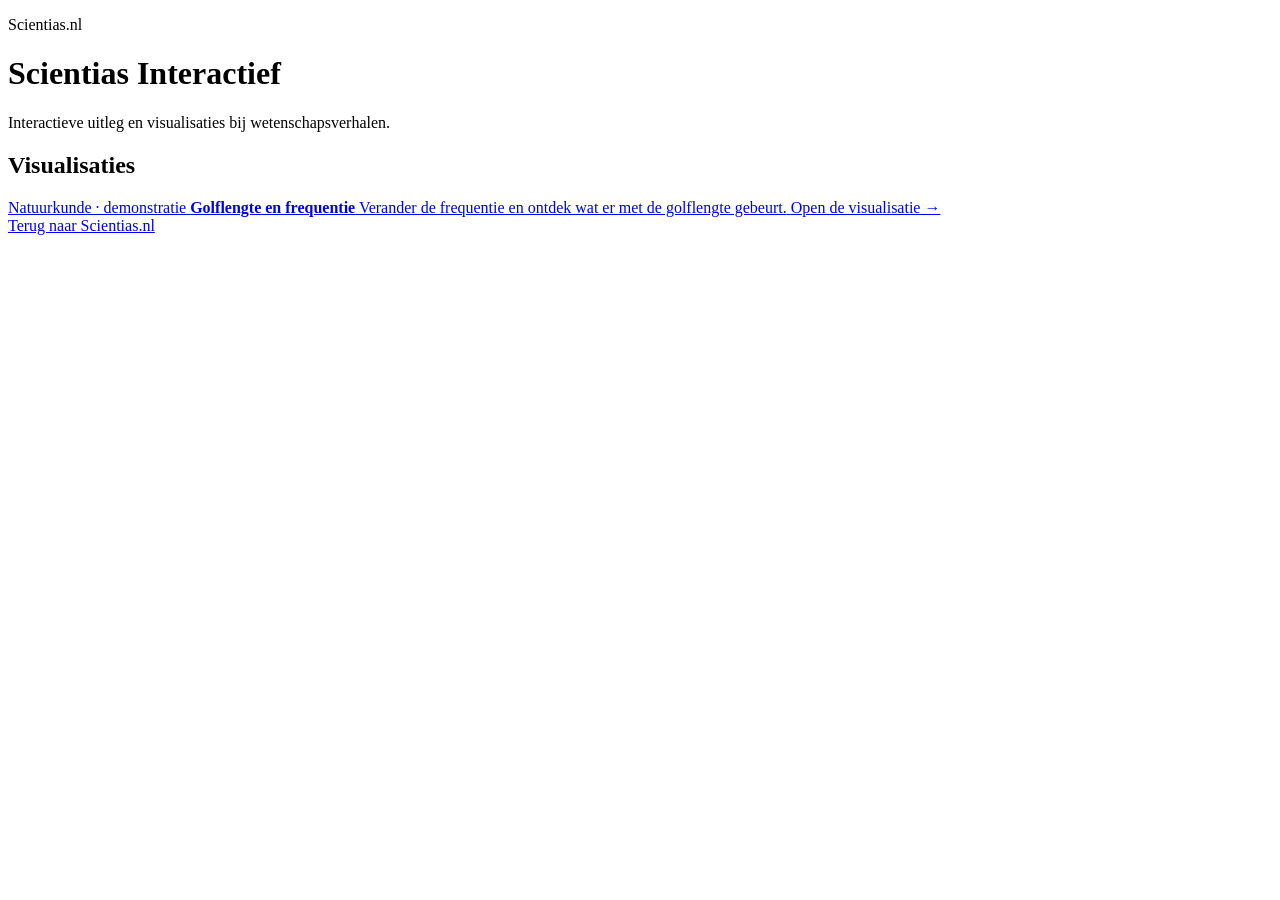
==== index.html @ 11145297 "Voeg basisbestand toe: index.html" ====
<!doctype html>
<html lang="nl">
<head>
  <meta charset="utf-8">
  <meta name="viewport" content="width=device-width, initial-scale=1">
  <meta name="description" content="Interactieve wetenschapsvisualisaties van Scientias.">
  <title>Scientias Interactief</title>
  <link rel="stylesheet" href="assets/style.css">
</head>
<body>
  <main class="container">
    <header class="site-header">
      <p class="eyebrow">Scientias.nl</p>
      <h1>Scientias Interactief</h1>
      <p>Interactieve uitleg en visualisaties bij wetenschapsverhalen.</p>
    </header>
    <section aria-labelledby="voorbeelden">
      <h2 id="voorbeelden">Visualisaties</h2>
      <div class="tiles">
        <a class="tile" href="voorbeelden/golflengte/">
          <span class="eyebrow">Natuurkunde · demonstratie</span>
          <strong>Golflengte en frequentie</strong>
          <span>Verander de frequentie en ontdek wat er met de golflengte gebeurt.</span>
          <span class="link-label">Open de visualisatie →</span>
        </a>
      </div>
    </section>
    <footer><a href="https://scientias.nl/">Terug naar Scientias.nl</a></footer>
  </main>
</body>
</html>
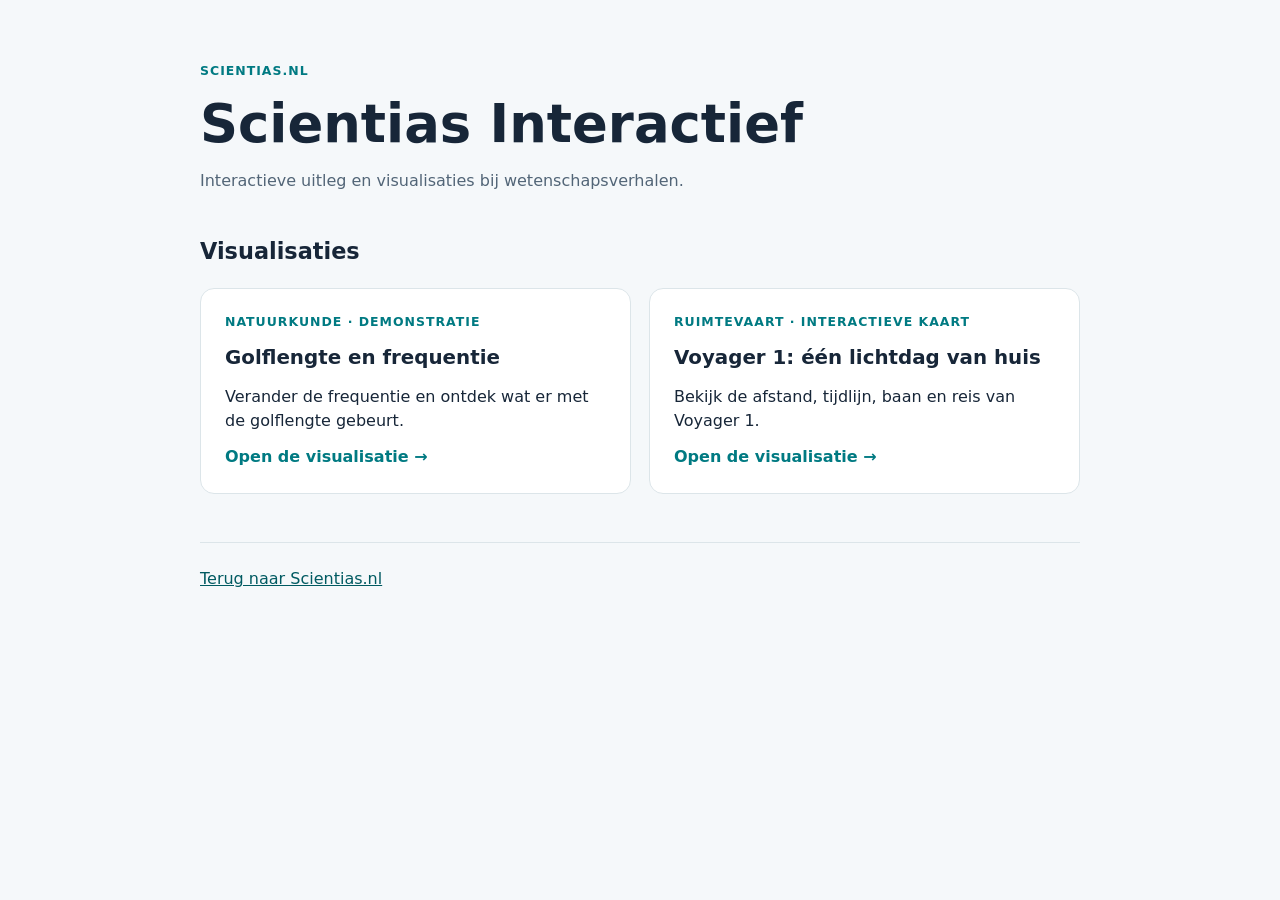
==== commit e812c6ef: "Voeg Voyager 1 toe aan overzicht interactieve elementen" ====
--- a/index.html
+++ b/index.html
@@ -23,6 +23,12 @@
           <span>Verander de frequentie en ontdek wat er met de golflengte gebeurt.</span>
           <span class="link-label">Open de visualisatie →</span>
         </a>
+        <a class="tile" href="interactief/voyager-1/">
+          <span class="eyebrow">Ruimtevaart · interactieve kaart</span>
+          <strong>Voyager 1: één lichtdag van huis</strong>
+          <span>Bekijk de afstand, tijdlijn, baan en reis van Voyager 1.</span>
+          <span class="link-label">Open de visualisatie →</span>
+        </a>
       </div>
     </section>
     <footer><a href="https://scientias.nl/">Terug naar Scientias.nl</a></footer>
--- a/assets/style.css
+++ b/assets/style.css
@@ -0,0 +1,27 @@
+:root{color-scheme:light;--ink:#172638;--muted:#526577;--accent:#007a82;--accent-dark:#005a61;--bg:#f5f8fa;--border:#dce5e9;--surface:#fff}
+*{box-sizing:border-box}
+html{font-family:system-ui,-apple-system,BlinkMacSystemFont,"Segoe UI",sans-serif;line-height:1.5}
+body{margin:0;color:var(--ink);background:var(--bg)}
+.container{max-width:980px;margin:auto;padding:clamp(20px,4vw,50px)}
+.site-header{margin-bottom:42px}
+h1{font-size:clamp(2rem,5vw,3.3rem);line-height:1.13;margin:0 0 14px}
+h2{font-size:1.4rem}
+p{color:var(--muted)}
+.eyebrow{text-transform:uppercase;letter-spacing:.08em;font-size:.78rem;font-weight:750;color:var(--accent)}
+.tiles{display:grid;grid-template-columns:repeat(auto-fit,minmax(min(100%,260px),1fr));gap:18px}
+.tile{display:flex;flex-direction:column;gap:12px;padding:24px;border:1px solid var(--border);border-radius:14px;background:var(--surface);text-decoration:none;color:inherit}
+.tile:hover,.tile:focus-visible{border-color:var(--accent);box-shadow:0 4px 20px #17263812}
+.tile strong{font-size:1.24rem}
+.link-label{font-weight:700;color:var(--accent)}
+footer{margin-top:48px;border-top:1px solid var(--border);padding-top:24px}
+a{color:var(--accent-dark)}
+a:focus-visible,input:focus-visible{outline:3px solid #f2ad30;outline-offset:4px}
+.embed-page{background:transparent}
+.embed{padding:clamp(14px,3vw,28px);max-width:760px;margin:auto;background:var(--surface);border:1px solid var(--border);border-radius:14px}
+.embed h1{font-size:clamp(1.4rem,3.5vw,2rem)}
+.embed label{display:block;font-weight:650;margin:18px 0 8px}
+.embed input[type=range]{width:100%;accent-color:var(--accent);min-height:35px;cursor:pointer}
+.output{font-size:clamp(1.45rem,4vw,2rem);font-weight:750;color:var(--accent-dark);font-variant-numeric:tabular-nums}
+.wave{display:block;width:100%;height:auto;margin:18px 0;background:#f2f8f9;border-radius:9px}
+.note{font-size:.86rem;color:var(--muted);margin-bottom:0}
+@media(prefers-reduced-motion:reduce){*,*::before,*::after{scroll-behavior:auto!important;transition:none!important}}
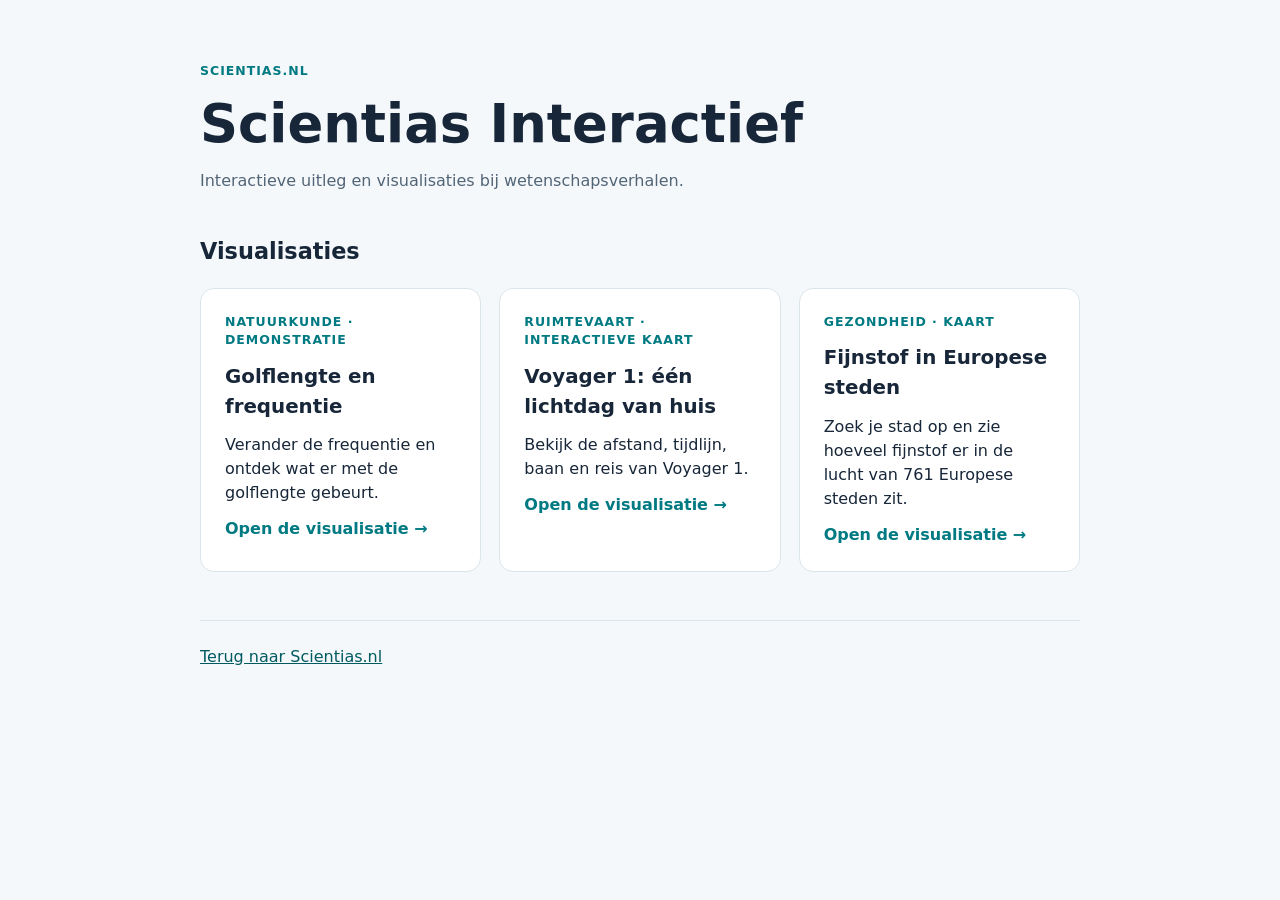
==== commit 8b0086b8: "Werk publieksindex bij met huidige interactieve elementen Vervang de link naar het verwijderde voyag" ====
--- a/index.html
+++ b/index.html
@@ -23,10 +23,16 @@
           <span>Verander de frequentie en ontdek wat er met de golflengte gebeurt.</span>
           <span class="link-label">Open de visualisatie →</span>
         </a>
-        <a class="tile" href="interactief/voyager-1/">
+        <a class="tile" href="interactief/voyager-1-v2/">
           <span class="eyebrow">Ruimtevaart · interactieve kaart</span>
           <strong>Voyager 1: één lichtdag van huis</strong>
           <span>Bekijk de afstand, tijdlijn, baan en reis van Voyager 1.</span>
+          <span class="link-label">Open de visualisatie →</span>
+        </a>
+        <a class="tile" href="interactief/fijnstof-europese-steden/">
+          <span class="eyebrow">Gezondheid · kaart</span>
+          <strong>Fijnstof in Europese steden</strong>
+          <span>Zoek je stad op en zie hoeveel fijnstof er in de lucht van 761 Europese steden zit.</span>
           <span class="link-label">Open de visualisatie →</span>
         </a>
       </div>
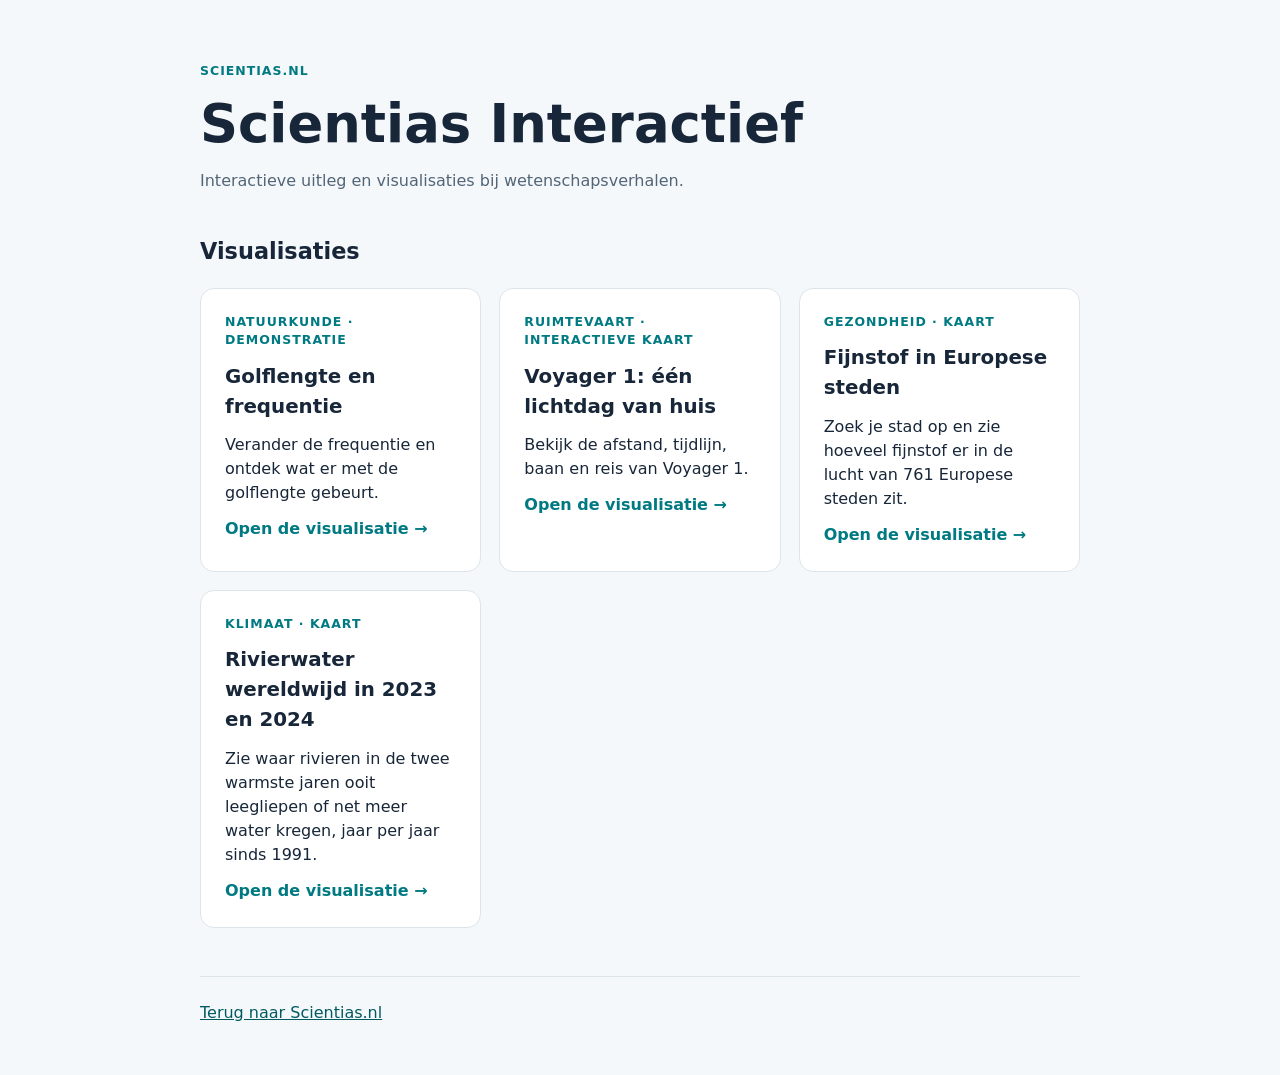
==== commit 8d795308: "Kaart: rivierwater wereldwijd in 2023 en 2024 Nieuwe visualisatie bij het Scientias-artikel over de " ====
--- a/index.html
+++ b/index.html
@@ -5,7 +5,7 @@
   <meta name="viewport" content="width=device-width, initial-scale=1">
   <meta name="description" content="Interactieve wetenschapsvisualisaties van Scientias.">
   <title>Scientias Interactief</title>
-  <link rel="stylesheet" href="assets/style.css">
+  <link rel="stylesheet" href="overzicht.css">
 </head>
 <body>
   <main class="container">
@@ -35,6 +35,12 @@
           <span>Zoek je stad op en zie hoeveel fijnstof er in de lucht van 761 Europese steden zit.</span>
           <span class="link-label">Open de visualisatie →</span>
         </a>
+        <a class="tile" href="interactief/zoetwater-2023-2024/">
+          <span class="eyebrow">Klimaat · kaart</span>
+          <strong>Rivierwater wereldwijd in 2023 en 2024</strong>
+          <span>Zie waar rivieren in de twee warmste jaren ooit leegliepen of net meer water kregen, jaar per jaar sinds 1991.</span>
+          <span class="link-label">Open de visualisatie →</span>
+        </a>
       </div>
     </section>
     <footer><a href="https://scientias.nl/">Terug naar Scientias.nl</a></footer>
--- a/overzicht.css
+++ b/overzicht.css
@@ -0,0 +1,27 @@
+:root{color-scheme:light;--ink:#172638;--muted:#526577;--accent:#007a82;--accent-dark:#005a61;--bg:#f5f8fa;--border:#dce5e9;--surface:#fff}
+*{box-sizing:border-box}
+html{font-family:system-ui,-apple-system,BlinkMacSystemFont,"Segoe UI",sans-serif;line-height:1.5}
+body{margin:0;color:var(--ink);background:var(--bg)}
+.container{max-width:980px;margin:auto;padding:clamp(20px,4vw,50px)}
+.site-header{margin-bottom:42px}
+h1{font-size:clamp(2rem,5vw,3.3rem);line-height:1.13;margin:0 0 14px}
+h2{font-size:1.4rem}
+p{color:var(--muted)}
+.eyebrow{text-transform:uppercase;letter-spacing:.08em;font-size:.78rem;font-weight:750;color:var(--accent)}
+.tiles{display:grid;grid-template-columns:repeat(auto-fit,minmax(min(100%,260px),1fr));gap:18px}
+.tile{display:flex;flex-direction:column;gap:12px;padding:24px;border:1px solid var(--border);border-radius:14px;background:var(--surface);text-decoration:none;color:inherit}
+.tile:hover,.tile:focus-visible{border-color:var(--accent);box-shadow:0 4px 20px #17263812}
+.tile strong{font-size:1.24rem}
+.link-label{font-weight:700;color:var(--accent)}
+footer{margin-top:48px;border-top:1px solid var(--border);padding-top:24px}
+a{color:var(--accent-dark)}
+a:focus-visible,input:focus-visible{outline:3px solid #f2ad30;outline-offset:4px}
+.embed-page{background:transparent}
+.embed{padding:clamp(14px,3vw,28px);max-width:760px;margin:auto;background:var(--surface);border:1px solid var(--border);border-radius:14px}
+.embed h1{font-size:clamp(1.4rem,3.5vw,2rem)}
+.embed label{display:block;font-weight:650;margin:18px 0 8px}
+.embed input[type=range]{width:100%;accent-color:var(--accent);min-height:35px;cursor:pointer}
+.output{font-size:clamp(1.45rem,4vw,2rem);font-weight:750;color:var(--accent-dark);font-variant-numeric:tabular-nums}
+.wave{display:block;width:100%;height:auto;margin:18px 0;background:#f2f8f9;border-radius:9px}
+.note{font-size:.86rem;color:var(--muted);margin-bottom:0}
+@media(prefers-reduced-motion:reduce){*,*::before,*::after{scroll-behavior:auto!important;transition:none!important}}
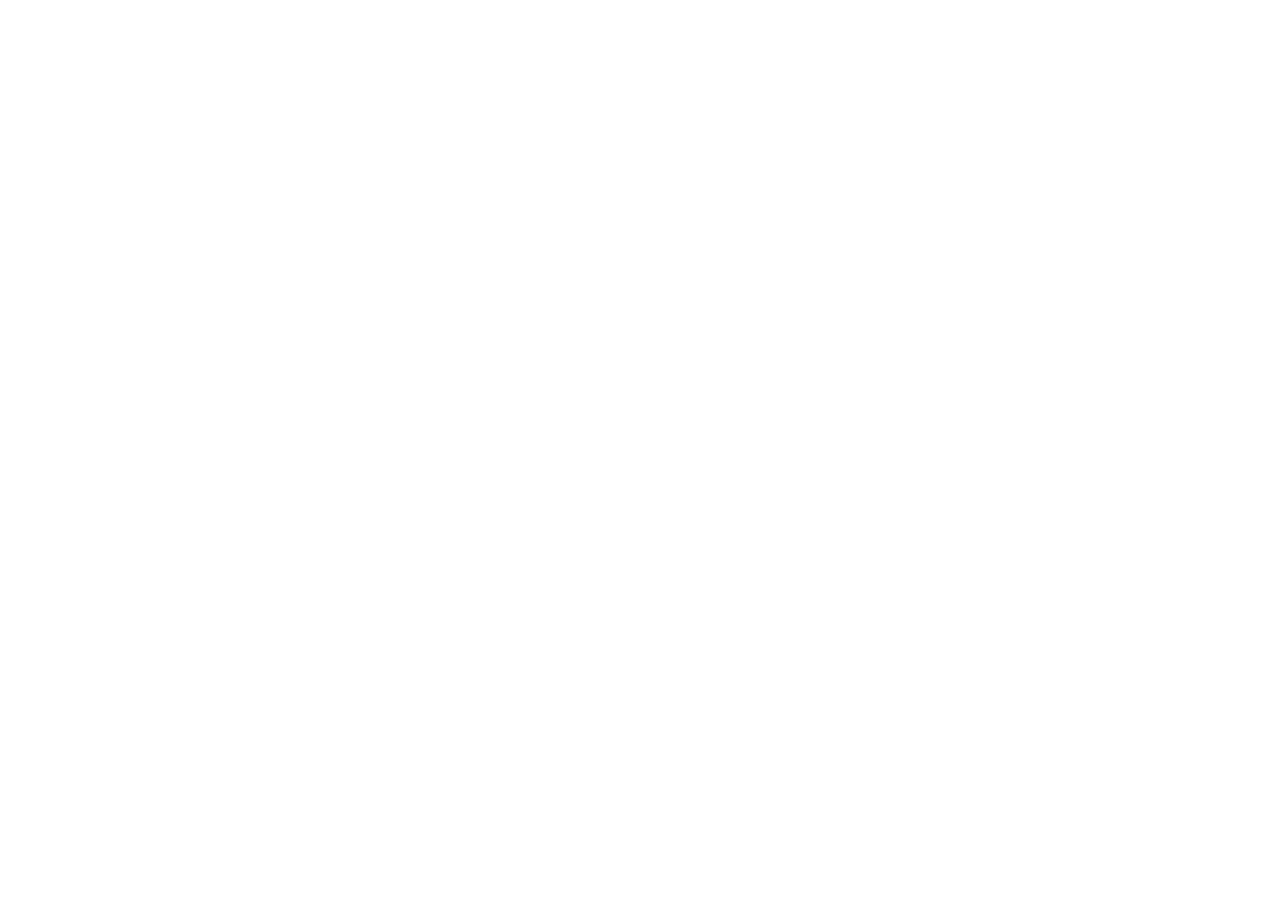
==== commit ce61c48b: "Voorpagina stuurt door naar Scientias.nl; overzicht naar /overzicht/ De voorpagina https://scientias" ====
--- a/index.html
+++ b/index.html
@@ -3,47 +3,14 @@
 <head>
   <meta charset="utf-8">
   <meta name="viewport" content="width=device-width, initial-scale=1">
-  <meta name="description" content="Interactieve wetenschapsvisualisaties van Scientias.">
-  <title>Scientias Interactief</title>
-  <link rel="stylesheet" href="overzicht.css">
+  <meta name="robots" content="noindex">
+  <meta http-equiv="refresh" content="0; url=https://scientias.nl/">
+  <link rel="canonical" href="https://scientias.nl/">
+  <title>Scientias.nl</title>
+  <script>location.replace('https://scientias.nl/');</script>
 </head>
 <body>
-  <main class="container">
-    <header class="site-header">
-      <p class="eyebrow">Scientias.nl</p>
-      <h1>Scientias Interactief</h1>
-      <p>Interactieve uitleg en visualisaties bij wetenschapsverhalen.</p>
-    </header>
-    <section aria-labelledby="voorbeelden">
-      <h2 id="voorbeelden">Visualisaties</h2>
-      <div class="tiles">
-        <a class="tile" href="voorbeelden/golflengte/">
-          <span class="eyebrow">Natuurkunde · demonstratie</span>
-          <strong>Golflengte en frequentie</strong>
-          <span>Verander de frequentie en ontdek wat er met de golflengte gebeurt.</span>
-          <span class="link-label">Open de visualisatie →</span>
-        </a>
-        <a class="tile" href="interactief/voyager-1-v2/">
-          <span class="eyebrow">Ruimtevaart · interactieve kaart</span>
-          <strong>Voyager 1: één lichtdag van huis</strong>
-          <span>Bekijk de afstand, tijdlijn, baan en reis van Voyager 1.</span>
-          <span class="link-label">Open de visualisatie →</span>
-        </a>
-        <a class="tile" href="interactief/fijnstof-europese-steden/">
-          <span class="eyebrow">Gezondheid · kaart</span>
-          <strong>Fijnstof in Europese steden</strong>
-          <span>Zoek je stad op en zie hoeveel fijnstof er in de lucht van 761 Europese steden zit.</span>
-          <span class="link-label">Open de visualisatie →</span>
-        </a>
-        <a class="tile" href="interactief/zoetwater-2023-2024/">
-          <span class="eyebrow">Klimaat · kaart</span>
-          <strong>Rivierwater wereldwijd in 2023 en 2024</strong>
-          <span>Zie waar rivieren in de twee warmste jaren ooit leegliepen of net meer water kregen, jaar per jaar sinds 1991.</span>
-          <span class="link-label">Open de visualisatie →</span>
-        </a>
-      </div>
-    </section>
-    <footer><a href="https://scientias.nl/">Terug naar Scientias.nl</a></footer>
-  </main>
+  <!-- De voorpagina stuurt door naar Scientias.nl. Het overzicht van de visualisaties staat op overzicht/. -->
+  <p>Je wordt doorgestuurd naar <a href="https://scientias.nl/">Scientias.nl</a>.</p>
 </body>
-</html>+</html>
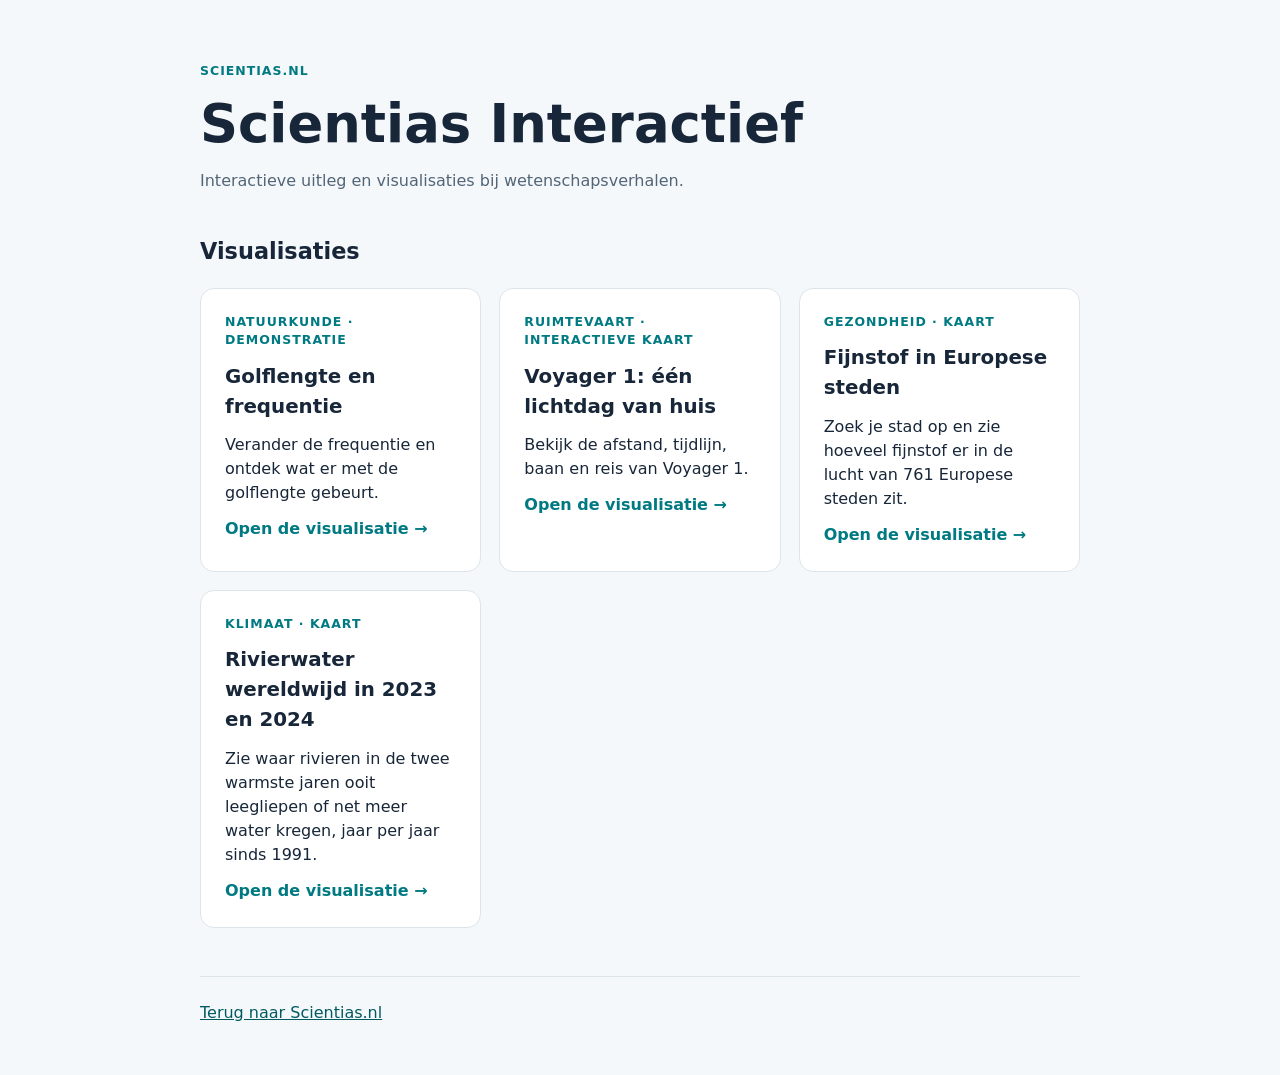
==== commit 5b22aa36: "Merge pull request #8 from Scientias-news/redactie/zoetwater-2023-2024 Kaart: rivierwater wereldwijd" ====
--- a/index.html
+++ b/index.html
@@ -3,14 +3,47 @@
 <head>
   <meta charset="utf-8">
   <meta name="viewport" content="width=device-width, initial-scale=1">
-  <meta name="robots" content="noindex">
-  <meta http-equiv="refresh" content="0; url=https://scientias.nl/">
-  <link rel="canonical" href="https://scientias.nl/">
-  <title>Scientias.nl</title>
-  <script>location.replace('https://scientias.nl/');</script>
+  <meta name="description" content="Interactieve wetenschapsvisualisaties van Scientias.">
+  <title>Scientias Interactief</title>
+  <link rel="stylesheet" href="overzicht.css">
 </head>
 <body>
-  <!-- De voorpagina stuurt door naar Scientias.nl. Het overzicht van de visualisaties staat op overzicht/. -->
-  <p>Je wordt doorgestuurd naar <a href="https://scientias.nl/">Scientias.nl</a>.</p>
+  <main class="container">
+    <header class="site-header">
+      <p class="eyebrow">Scientias.nl</p>
+      <h1>Scientias Interactief</h1>
+      <p>Interactieve uitleg en visualisaties bij wetenschapsverhalen.</p>
+    </header>
+    <section aria-labelledby="voorbeelden">
+      <h2 id="voorbeelden">Visualisaties</h2>
+      <div class="tiles">
+        <a class="tile" href="voorbeelden/golflengte/">
+          <span class="eyebrow">Natuurkunde · demonstratie</span>
+          <strong>Golflengte en frequentie</strong>
+          <span>Verander de frequentie en ontdek wat er met de golflengte gebeurt.</span>
+          <span class="link-label">Open de visualisatie →</span>
+        </a>
+        <a class="tile" href="interactief/voyager-1-v2/">
+          <span class="eyebrow">Ruimtevaart · interactieve kaart</span>
+          <strong>Voyager 1: één lichtdag van huis</strong>
+          <span>Bekijk de afstand, tijdlijn, baan en reis van Voyager 1.</span>
+          <span class="link-label">Open de visualisatie →</span>
+        </a>
+        <a class="tile" href="interactief/fijnstof-europese-steden/">
+          <span class="eyebrow">Gezondheid · kaart</span>
+          <strong>Fijnstof in Europese steden</strong>
+          <span>Zoek je stad op en zie hoeveel fijnstof er in de lucht van 761 Europese steden zit.</span>
+          <span class="link-label">Open de visualisatie →</span>
+        </a>
+        <a class="tile" href="interactief/zoetwater-2023-2024/">
+          <span class="eyebrow">Klimaat · kaart</span>
+          <strong>Rivierwater wereldwijd in 2023 en 2024</strong>
+          <span>Zie waar rivieren in de twee warmste jaren ooit leegliepen of net meer water kregen, jaar per jaar sinds 1991.</span>
+          <span class="link-label">Open de visualisatie →</span>
+        </a>
+      </div>
+    </section>
+    <footer><a href="https://scientias.nl/">Terug naar Scientias.nl</a></footer>
+  </main>
 </body>
-</html>
+</html>
--- a/overzicht.css
+++ b/overzicht.css
@@ -0,0 +1,27 @@
+:root{color-scheme:light;--ink:#172638;--muted:#526577;--accent:#007a82;--accent-dark:#005a61;--bg:#f5f8fa;--border:#dce5e9;--surface:#fff}
+*{box-sizing:border-box}
+html{font-family:system-ui,-apple-system,BlinkMacSystemFont,"Segoe UI",sans-serif;line-height:1.5}
+body{margin:0;color:var(--ink);background:var(--bg)}
+.container{max-width:980px;margin:auto;padding:clamp(20px,4vw,50px)}
+.site-header{margin-bottom:42px}
+h1{font-size:clamp(2rem,5vw,3.3rem);line-height:1.13;margin:0 0 14px}
+h2{font-size:1.4rem}
+p{color:var(--muted)}
+.eyebrow{text-transform:uppercase;letter-spacing:.08em;font-size:.78rem;font-weight:750;color:var(--accent)}
+.tiles{display:grid;grid-template-columns:repeat(auto-fit,minmax(min(100%,260px),1fr));gap:18px}
+.tile{display:flex;flex-direction:column;gap:12px;padding:24px;border:1px solid var(--border);border-radius:14px;background:var(--surface);text-decoration:none;color:inherit}
+.tile:hover,.tile:focus-visible{border-color:var(--accent);box-shadow:0 4px 20px #17263812}
+.tile strong{font-size:1.24rem}
+.link-label{font-weight:700;color:var(--accent)}
+footer{margin-top:48px;border-top:1px solid var(--border);padding-top:24px}
+a{color:var(--accent-dark)}
+a:focus-visible,input:focus-visible{outline:3px solid #f2ad30;outline-offset:4px}
+.embed-page{background:transparent}
+.embed{padding:clamp(14px,3vw,28px);max-width:760px;margin:auto;background:var(--surface);border:1px solid var(--border);border-radius:14px}
+.embed h1{font-size:clamp(1.4rem,3.5vw,2rem)}
+.embed label{display:block;font-weight:650;margin:18px 0 8px}
+.embed input[type=range]{width:100%;accent-color:var(--accent);min-height:35px;cursor:pointer}
+.output{font-size:clamp(1.45rem,4vw,2rem);font-weight:750;color:var(--accent-dark);font-variant-numeric:tabular-nums}
+.wave{display:block;width:100%;height:auto;margin:18px 0;background:#f2f8f9;border-radius:9px}
+.note{font-size:.86rem;color:var(--muted);margin-bottom:0}
+@media(prefers-reduced-motion:reduce){*,*::before,*::after{scroll-behavior:auto!important;transition:none!important}}
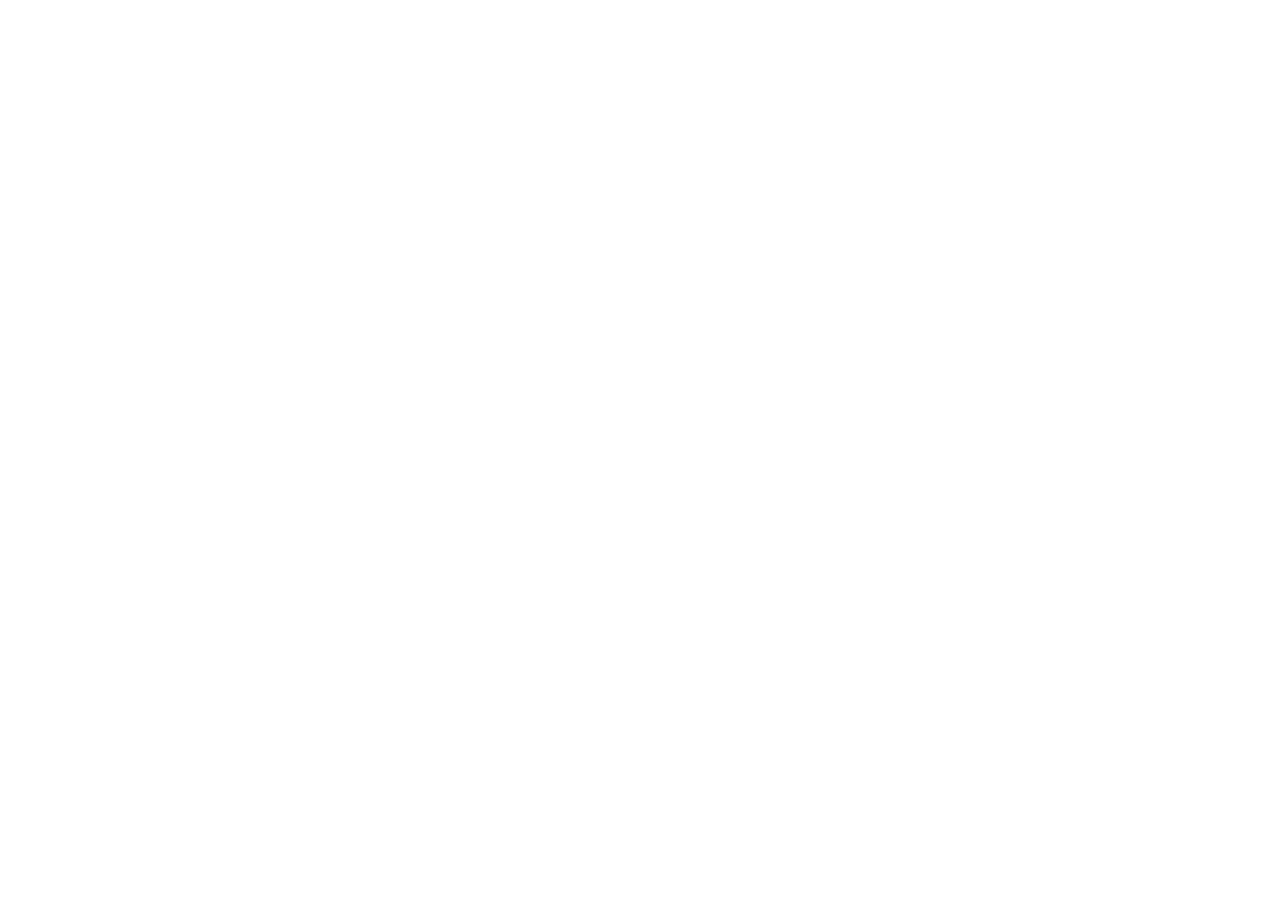
==== commit 8c6ee5a6: "Merge pull request #9 from Scientias-news/voorpagina-doorverwijzing Voorpagina stuurt door naar Scie" ====
--- a/index.html
+++ b/index.html
@@ -3,47 +3,14 @@
 <head>
   <meta charset="utf-8">
   <meta name="viewport" content="width=device-width, initial-scale=1">
-  <meta name="description" content="Interactieve wetenschapsvisualisaties van Scientias.">
-  <title>Scientias Interactief</title>
-  <link rel="stylesheet" href="overzicht.css">
+  <meta name="robots" content="noindex">
+  <meta http-equiv="refresh" content="0; url=https://scientias.nl/">
+  <link rel="canonical" href="https://scientias.nl/">
+  <title>Scientias.nl</title>
+  <script>location.replace('https://scientias.nl/');</script>
 </head>
 <body>
-  <main class="container">
-    <header class="site-header">
-      <p class="eyebrow">Scientias.nl</p>
-      <h1>Scientias Interactief</h1>
-      <p>Interactieve uitleg en visualisaties bij wetenschapsverhalen.</p>
-    </header>
-    <section aria-labelledby="voorbeelden">
-      <h2 id="voorbeelden">Visualisaties</h2>
-      <div class="tiles">
-        <a class="tile" href="voorbeelden/golflengte/">
-          <span class="eyebrow">Natuurkunde · demonstratie</span>
-          <strong>Golflengte en frequentie</strong>
-          <span>Verander de frequentie en ontdek wat er met de golflengte gebeurt.</span>
-          <span class="link-label">Open de visualisatie →</span>
-        </a>
-        <a class="tile" href="interactief/voyager-1-v2/">
-          <span class="eyebrow">Ruimtevaart · interactieve kaart</span>
-          <strong>Voyager 1: één lichtdag van huis</strong>
-          <span>Bekijk de afstand, tijdlijn, baan en reis van Voyager 1.</span>
-          <span class="link-label">Open de visualisatie →</span>
-        </a>
-        <a class="tile" href="interactief/fijnstof-europese-steden/">
-          <span class="eyebrow">Gezondheid · kaart</span>
-          <strong>Fijnstof in Europese steden</strong>
-          <span>Zoek je stad op en zie hoeveel fijnstof er in de lucht van 761 Europese steden zit.</span>
-          <span class="link-label">Open de visualisatie →</span>
-        </a>
-        <a class="tile" href="interactief/zoetwater-2023-2024/">
-          <span class="eyebrow">Klimaat · kaart</span>
-          <strong>Rivierwater wereldwijd in 2023 en 2024</strong>
-          <span>Zie waar rivieren in de twee warmste jaren ooit leegliepen of net meer water kregen, jaar per jaar sinds 1991.</span>
-          <span class="link-label">Open de visualisatie →</span>
-        </a>
-      </div>
-    </section>
-    <footer><a href="https://scientias.nl/">Terug naar Scientias.nl</a></footer>
-  </main>
+  <!-- De voorpagina stuurt door naar Scientias.nl. Het overzicht van de visualisaties staat op overzicht/. -->
+  <p>Je wordt doorgestuurd naar <a href="https://scientias.nl/">Scientias.nl</a>.</p>
 </body>
-</html>+</html>
